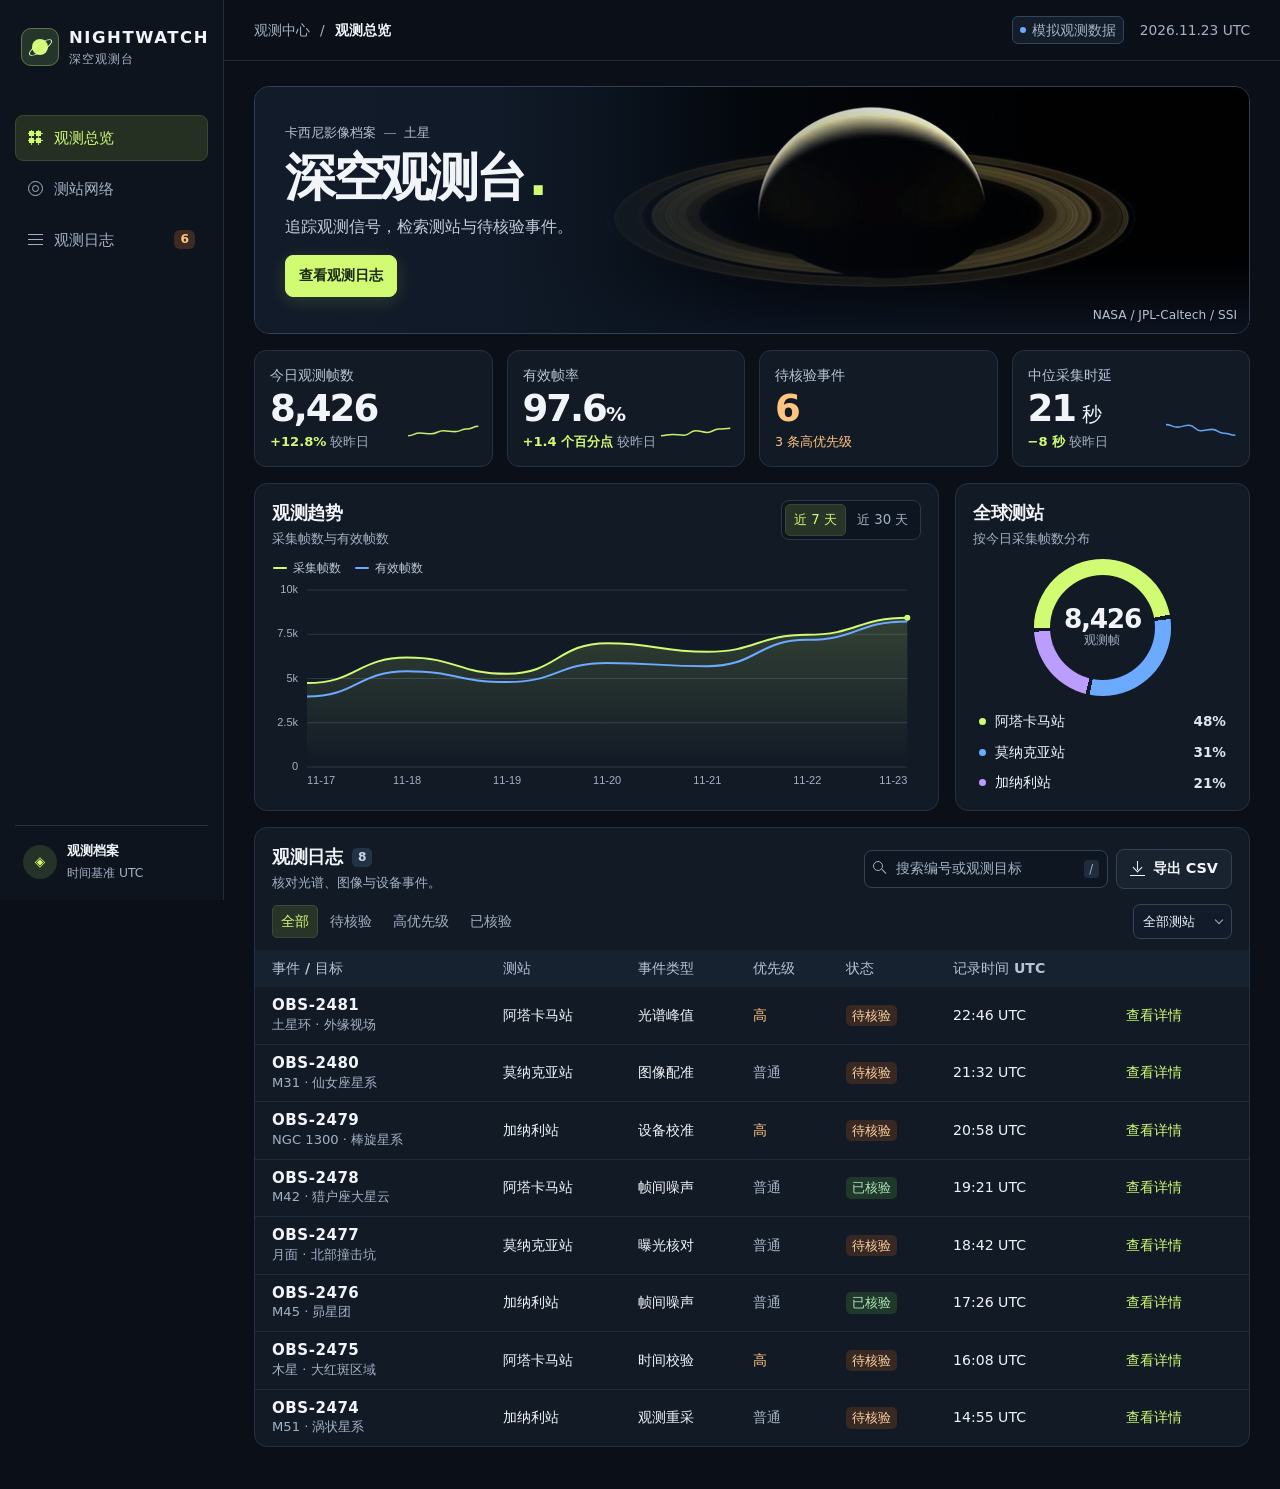
==== observatory/index.html @ ce1eb70e "Publish the Nightwatch observatory showcase" ====
<!doctype html>
<html lang="zh-CN">
<head>
  <meta charset="utf-8">
  <meta name="viewport" content="width=device-width, initial-scale=1">
  <meta name="theme-color" content="#0b1018">
  <meta name="description" content="深空观测台，探索模拟观测趋势、测站分布和观测日志。">
  <title>深空观测台 · NIGHTWATCH</title>
  <link rel="stylesheet" href="./styles.css">
  <script type="module" src="./app.js"></script>
</head>
<body>
  <a class="skip" href="#overview">跳至主内容</a>
  <div class="shell">
    <aside class="rail" aria-label="主导航">
      <a class="brand" href="#overview"><i class="brand-symbol" aria-hidden="true"><b></b></i><span>NIGHTWATCH<small>深空观测台</small></span></a>
      <nav class="nav">
        <a class="nav-link" href="#overview" aria-current="location"><i class="icon icon-grid" aria-hidden="true"></i>观测总览</a>
        <a class="nav-link" href="#channels"><i class="icon icon-channel" aria-hidden="true"></i>测站网络</a>
        <a class="nav-link" href="#exceptions"><i class="icon icon-stack" aria-hidden="true"></i>观测日志<span class="nav-count" id="nav-count"></span></a>
      </nav>
      <div class="rail-bottom"><span class="avatar" aria-hidden="true">◈</span><div><strong>观测档案</strong><small>时间基准 UTC</small></div></div>
    </aside>

    <main id="overview" tabindex="-1">
      <header class="topbar"><div class="breadcrumb"><span class="breadcrumb-root">观测中心</span><span class="breadcrumb-divider" aria-hidden="true">/</span><strong id="section-label">观测总览</strong></div><div class="top-meta"><span class="demo"><i></i>模拟观测数据</span><time datetime="2026-11-23">2026.11.23 UTC</time></div></header>
      <div class="content">
        <section class="hero" aria-labelledby="page-title">
          <img class="hero-image" src="./saturn.jpg" width="1536" height="626" alt="卡西尼探测器拍摄的土星与行星环" fetchpriority="high">
          <div class="hero-text"><p class="hero-label">卡西尼影像档案 <span></span> 土星</p><h1 id="page-title">深空观测台<span>.</span></h1><p class="hero-copy">追踪观测信号，检索测站与待核验事件。</p><a class="button primary" href="#exceptions">查看观测日志</a></div>
          <a class="photo-credit" href="https://science.nasa.gov/photojournal/a-farewell-to-saturn/" aria-label="土星影像来源 NASA、JPL-Caltech 和 Space Science Institute">NASA / JPL-Caltech / SSI</a>
        </section>

        <section class="metrics" aria-label="观测指标">
          <article class="metric"><p>今日观测帧数</p><div class="metric-value">8,426</div><small><em>+12.8%</em> 较昨日</small><canvas class="spark" data-trend="volume" aria-hidden="true"></canvas></article>
          <article class="metric"><p>有效帧率</p><div class="metric-value">97.6<span>%</span></div><small><em>+1.4 个百分点</em> 较昨日</small><canvas class="spark" data-trend="quality" aria-hidden="true"></canvas></article>
          <article class="metric metric-warn"><p>待核验事件</p><div class="metric-value" id="pending-value">6</div><small id="urgent-value">3 条高优先级</small></article>
          <article class="metric"><p>中位采集时延</p><div class="metric-value">21<span> 秒</span></div><small><em>−8 秒</em> 较昨日</small><canvas class="spark" data-trend="speed" aria-hidden="true"></canvas></article>
        </section>

        <div class="insights">
          <section class="panel trend" aria-labelledby="trend-title">
            <div class="panel-head"><div><h2 id="trend-title">观测趋势</h2><p>采集帧数与有效帧数</p></div><div class="segment" aria-label="趋势区间"><button type="button" data-range="7" aria-pressed="true">近 7 天</button><button type="button" data-range="30" aria-pressed="false">近 30 天</button></div></div>
            <div class="legend"><span><i></i>采集帧数</span><span><i class="legend-alt"></i>有效帧数</span></div>
            <div class="trend-plot"><canvas id="trend-canvas" role="img" aria-label="采集帧数与有效帧数趋势"></canvas><div id="trend-tooltip" class="tooltip" hidden></div></div>
          </section>

          <section id="channels" class="panel channels" aria-labelledby="channel-title">
            <div class="panel-head"><div><h2 id="channel-title">全球测站</h2><p>按今日采集帧数分布</p></div></div>
            <div class="donut" role="img" aria-label="阿塔卡马 48%、莫纳克亚 31%、加纳利 21%"><div><strong>8,426</strong><span>观测帧</span></div></div>
            <div class="channel-list" aria-label="按测站查看观测日志"><button type="button" data-channel="阿塔卡马站" aria-pressed="false"><i class="dot"></i><span>阿塔卡马站</span><strong>48%</strong></button><button type="button" data-channel="莫纳克亚站" aria-pressed="false"><i class="dot jd"></i><span>莫纳克亚站</span><strong>31%</strong></button><button type="button" data-channel="加纳利站" aria-pressed="false"><i class="dot tm"></i><span>加纳利站</span><strong>21%</strong></button></div>
          </section>
        </div>

        <section id="exceptions" class="panel queue" aria-labelledby="queue-title">
          <div class="panel-head queue-head"><div><h2 id="queue-title">观测日志 <span id="queue-count" class="queue-count" aria-live="polite"></span></h2><p>核对光谱、图像与设备事件。</p></div><div class="queue-actions"><label class="search"><i class="icon icon-search" aria-hidden="true"></i><input id="search" type="search" placeholder="搜索编号或观测目标" aria-label="搜索编号或观测目标"><kbd aria-hidden="true">/</kbd></label><button id="export" class="button" type="button"><i class="icon icon-download" aria-hidden="true"></i>导出 CSV</button></div></div>
          <div class="queue-controls"><div class="tabs" aria-label="核验状态"><button type="button" data-filter="all" aria-pressed="true">全部</button><button type="button" data-filter="pending" aria-pressed="false">待核验</button><button type="button" data-filter="urgent" aria-pressed="false">高优先级</button><button type="button" data-filter="done" aria-pressed="false">已核验</button></div><label class="channel-select"><span class="visually-hidden">测站筛选</span><select id="channel-filter"><option value="">全部测站</option><option>阿塔卡马站</option><option>莫纳克亚站</option><option>加纳利站</option></select></label></div>
          <table class="orders" aria-label="观测事件"><thead><tr><th scope="col">事件 / 目标</th><th scope="col">测站</th><th scope="col">事件类型</th><th scope="col">优先级</th><th scope="col">状态</th><th scope="col">记录时间 UTC</th><th scope="col"><span class="visually-hidden">操作</span></th></tr></thead><tbody id="order-rows"></tbody></table>
          <p id="empty" class="empty" hidden>没有符合条件的观测事件。</p>
        </section>
      </div>
    </main>
  </div>

  <dialog id="detail" class="drawer" aria-labelledby="detail-title">
    <div class="drawer-content">
      <div class="drawer-head"><div><p id="detail-code"></p><h2 id="detail-title"></h2></div><button type="button" id="close-detail" class="button icon-button" aria-label="关闭详情">×</button></div>
      <dl class="detail-meta" id="detail-meta"></dl>
      <section class="detail-section"><h3>观测记录</h3><p id="detail-reason"></p></section>
      <button id="change-status" class="button primary" type="button"></button>
    </div>
  </dialog>
  <p id="notice" class="toast" role="status" hidden></p>
</body>
</html>
---- observatory/styles.css ----
:root {
  color-scheme: dark;
  --canvas: #0b1018;
  --rail: #0e141e;
  --surface: #121a26;
  --line: #253141;
  --text: #f1f5fa;
  --muted: #a3b1c4;
  --lime: #d0fb72;
  --sky: #6baaff;
  --amber: #ffc47f;
  --numeric: "Bahnschrift", "Segoe UI", system-ui, sans-serif;
  font: 100%/1.5 "Segoe UI", "Microsoft YaHei", system-ui, sans-serif;
  color: var(--text);
  background: var(--canvas);
}
*, *::before, *::after { box-sizing: border-box; }
body { margin: 0; }
button, select, input { color: inherit; font: inherit; }
button, select { cursor: pointer; }
button:disabled { cursor: default; opacity: .45; }
a { color: inherit; text-decoration: none; }
button:focus-visible, a:focus-visible, input:focus-visible, select:focus-visible { outline: 2px solid var(--lime); outline-offset: 3px; }
h1, h2, h3, p { margin: 0; }
[hidden] { display: none !important; }
.visually-hidden, .skip:not(:focus) { position: absolute; width: 1px; height: 1px; padding: 0; margin: -1px; overflow: hidden; clip-path: inset(50%); white-space: nowrap; }
.skip:focus { position: fixed; z-index: 4; top: 1rem; left: 1rem; background: var(--lime); color: var(--canvas); padding: .65rem; }
.shell { min-height: 100vh; display: grid; grid-template-columns: 224px minmax(0, 1fr); }
.rail { position: sticky; top: 0; min-height: 400px; height: 100dvh; display: flex; flex-direction: column; padding: 25px 15px 18px; background: var(--rail); border-right: 1px solid #222d3b; }
.brand { display: flex; align-items: center; gap: 10px; padding: 3px 6px; font: 700 1.03rem/1.05 var(--numeric); letter-spacing: .095em; width: fit-content; }
.brand small { display: block; margin-top: 7px; color: var(--muted); font: 400 .78rem/1 "Microsoft YaHei", sans-serif; letter-spacing: .08em; }
.brand-symbol { flex: none; width: 38px; height: 38px; display: grid; place-items: center; position: relative; border: 1px solid #5e7949; border-radius: 10px; background: #25352b; }
.brand-symbol b { width: 16px; aspect-ratio: 1; border-radius: 50%; background: var(--lime); }
.brand-symbol::after { position: absolute; content: ""; width: 27px; height: 9px; border: 1px solid #e3ffb8; border-radius: 50%; transform: rotate(-33deg); }
.nav { display: grid; gap: 5px; margin-top: 46px; }
.nav-link { display: flex; gap: 11px; align-items: center; padding: 11px 12px; min-height: 44px; font-size: .91rem; color: var(--muted); border-radius: 8px; border: 1px solid transparent; }
.nav-link:hover { color: var(--text); background: #19232f; }
.nav-link[aria-current] { color: var(--lime); background: #253023; border-color: #394a31; }
.nav-count { margin-left: auto; border-radius: 6px; padding: 0 6px; color: var(--amber); background: #3d2a22; font: 650 .77rem/1.55 var(--numeric); }
.rail-bottom { display: flex; align-items: center; gap: 10px; margin-top: auto; padding: 15px 8px 0; border-top: 1px solid var(--line); }
.rail-bottom strong, .rail-bottom small { display: block; font-size: .84rem; }
.rail-bottom small { color: var(--muted); margin-top: 2px; font-size: .77rem; }
.avatar { display: grid; place-items: center; width: 34px; aspect-ratio: 1; border-radius: 50%; color: var(--lime); background: #243228; font-size: .85rem; }
main { min-width: 0; }
.topbar { min-height: 61px; padding: 0 30px; display: flex; justify-content: space-between; align-items: center; gap: 12px; border-bottom: 1px solid #212a38; font-size: .86rem; }
.breadcrumb, .top-meta { display: flex; align-items: center; gap: 10px; color: var(--muted); }
.breadcrumb strong { color: var(--text); font-weight: 600; }
.top-meta { gap: 16px; white-space: nowrap; }
.top-meta time { font: 500 .86rem var(--numeric); }
.demo { border: 1px solid #34435a; border-radius: 6px; padding: 3px 7px; background: #141e2b; }
.demo i { display: inline-block; width: 6px; height: 6px; margin-right: 6px; vertical-align: 2px; border-radius: 50%; background: var(--sky); }
.content { max-width: 1510px; margin-inline: auto; padding: 25px 30px 42px; }
.hero { position: relative; isolation: isolate; overflow: hidden; padding: 28px 30px; margin-bottom: 16px; min-height: 248px; display: flex; align-items: center; border: 1px solid #334154; border-radius: 15px; background: #111a29; }
.hero-image { position: absolute; z-index: -2; width: 76%; height: 100%; inset: 0 0 0 auto; object-fit: cover; object-position: 58% 50%; filter: brightness(1.32); }
.hero::after { position: absolute; z-index: -1; content: ""; inset: 0; pointer-events: none; background: linear-gradient(90deg,#121b2a 1%,#111a28 24%,#0d1724db 35%,#0b15264d 51%,#15213a09 78%), linear-gradient(0deg,#111c2ea8,transparent 28%); }
.hero-text { position: relative; }
.hero-text .button { margin-top: 16px; }
.photo-credit { position: absolute; right: 12px; bottom: 9px; color: #b8c2d0; font: 500 .76rem/1.3 var(--numeric); }
.photo-credit:hover { text-decoration: underline; }
.hero-label { display: flex; align-items: center; gap: 8px; color: #b3c1d1; font-size: .84rem; }
.hero-label span { height: 1px; width: 12px; background: #718385; }
h1 { font-size: clamp(2.25rem, 4vw, 4.1rem); line-height: 1.14; letter-spacing: -.065em; font-weight: 800; margin: 5px 0 8px; }
h1 span { color: var(--lime); margin-left: 5px; }
.hero-copy { font-size: 1rem; color: #c0cddd; }
.button { display: inline-flex; padding: 8px 13px; min-height: 42px; gap: 8px; justify-content: center; align-items: center; border: 1px solid #334154; border-radius: 8px; font-size: .9rem; font-weight: 700; background: #192330; white-space: nowrap; }
.button:hover { background: #243144; }
.button.primary { background: var(--lime); border-color: var(--lime); color: #1c2811; box-shadow: 0 4px 18px #caff6726; }
.button.primary:hover { background: #e1ffad; }
.metrics { display: grid; grid-template-columns: repeat(4,minmax(0,1fr)); gap: 14px; margin-bottom: 16px; }
.metric { position: relative; overflow: hidden; min-height: 115px; display: grid; align-content: center; gap: 3px; padding: 14px 15px; border: 1px solid var(--line); border-radius: 12px; background: var(--surface); }
.metric p { color: #b7c4d5; font-size: .88rem; }
.metric-value { width: fit-content; letter-spacing: -.055em; font: 650 clamp(1.75rem, 2.9vw, 2.45rem)/1.1 var(--numeric); font-variant-numeric: tabular-nums; }
.metric-value span { font-size: .54em; letter-spacing: 0; font-weight: 550; }
.metric small { z-index: 1; color: var(--muted); font-size: .79rem; }
.metric small em { font: 650 .82rem var(--numeric); color: var(--lime); }
.metric-warn .metric-value, .metric-warn small { color: var(--amber); }
.spark { position: absolute; right: 12px; bottom: 19px; width: min(31%, 84px); height: 28px; opacity: .95; }
.insights { display: grid; grid-template-columns: minmax(0, 1fr) minmax(255px, .43fr); gap: 16px; margin-bottom: 16px; }
.panel { border: 1px solid var(--line); border-radius: 13px; background: var(--surface); min-width: 0; }
.trend, .channels { min-height: 304px; padding: 16px 17px 13px; }
.panel-head { display: flex; justify-content: space-between; align-items: start; gap: 10px; }
.panel-head h2 { font-size: 1.11rem; font-weight: 750; letter-spacing: -.025em; }
.panel-head p { margin-top: 2px; font-size: .84rem; color: var(--muted); }
.segment { background: #0d1520; display: flex; border: 1px solid #2b3849; border-radius: 8px; padding: 3px; gap: 2px; }
.segment button, .tabs button { border: 1px solid transparent; background: transparent; white-space: nowrap; color: var(--muted); font-size: .83rem; border-radius: 5px; padding: 5px 8px; }
.segment button:hover, .tabs button:hover { color: var(--text); }
.segment button[aria-pressed="true"], .tabs button[aria-pressed="true"] { color: var(--lime); background: #293429; border-color: #3b4835; }
.legend { display: flex; gap: 14px; margin: 10px 0 0 1px; color: #bdc9d9; font-size: .78rem; }
.legend span { display: flex; align-items: center; gap: 6px; }
.legend i { width: 14px; height: 2px; background: var(--lime); border-radius: 3px; }.legend .legend-alt { background: var(--sky); }
.trend-plot { position: relative; height: 212px; }
#trend-canvas { display: block; width: 100%; height: 100%; }
.tooltip { position: absolute; z-index: 2; top: 8px; width: max-content; max-width: 135px; padding: 7px 9px; border: 1px solid #40536b; border-radius: 7px; background: #0b111c; color: var(--text); font-size: .77rem; pointer-events: none; box-shadow: 0 8px 20px #0005; }
.tooltip strong { color: var(--lime); }
.donut { width: 137px; aspect-ratio: 1; border-radius: 50%; margin: 10px auto 11px; position: relative; display: grid; place-items: center; background: conic-gradient(var(--lime) 0 47%, var(--surface) 47% 48%, var(--sky) 48% 78%, var(--surface) 78% 79%, #bb9cff 79% 99%, var(--surface) 99% 100%); transform: rotate(-90deg); }
.donut > div { transform: rotate(90deg); display: grid; place-content: center; text-align: center; width: 105px; aspect-ratio: 1; border-radius: 50%; background: var(--surface); }
.donut strong { font: 650 1.65rem/1.05 var(--numeric); letter-spacing: -.05em; }.donut span { color: var(--muted); font-size: .74rem; }
.channel-list { display: grid; gap: 2px; }
.channel-list button { display: grid; grid-template-columns: 8px 1fr auto; align-items: center; gap: 8px; border: 0; background: none; text-align: left; padding: 4px 6px; font-size: .87rem; border-radius: 6px; }
.channel-list button:hover, .channel-list button[aria-pressed="true"] { background: #222f3e; }
.channel-list strong { color: #dce5f3; font: 550 .85rem var(--numeric); }
.dot { width: 7px; height: 7px; border-radius: 50%; background: var(--lime); }.dot.jd { background: var(--sky); }.dot.tm { background: #bb9cff; }
.queue { scroll-margin-top: 12px; overflow: hidden; }.queue-head { padding: 16px 17px 11px; align-items: center; }
.queue-actions { display: flex; align-items: center; gap: 8px; }
.queue-actions .button { min-height: 38px; }
.queue-count { display: inline-block; margin-left: 4px; font: 550 .76rem/1.4 var(--numeric); color: #c4d5ec; padding: 1px 6px; border-radius: 5px; background: #233245; vertical-align: 2px; }
.search { display: flex; align-items: center; gap: 8px; min-width: 195px; padding: 6px 8px; min-height: 38px; border: 1px solid #354256; border-radius: 8px; background: #0e1622; color: var(--muted); }
.search:focus-within { border-color: var(--lime); }.search input { width: 100%; min-width: 0; padding: 0; border: 0; outline: none; background: transparent; font-size: .9rem; }.search input::placeholder { color: #a4b3c6; }
kbd { min-width: 15px; text-align: center; font: 500 .73rem var(--numeric); background: #202b3b; border-radius: 4px; padding: 2px; }
.queue-controls { display: flex; justify-content: space-between; align-items: center; gap: 8px; padding: 0 17px 11px; }
.tabs { display: flex; flex-wrap: wrap; gap: 3px; }.tabs button { font-size: .87rem; }
.channel-select { position: relative; display: flex; align-items: center; }.channel-select::after { position: absolute; right: 10px; content: ""; border-right: 1px solid var(--muted); border-bottom: 1px solid var(--muted); width: 6px; height: 6px; transform: translateY(-2px) rotate(45deg); pointer-events: none; }
.channel-select select { appearance: none; min-height: 35px; padding: 5px 23px 5px 9px; border-radius: 7px; border: 1px solid #354256; background: #111b29; font-size: .83rem; }
.orders { width: 100%; border-collapse: collapse; text-align: left; font-size: .88rem; }
.orders th { padding: 8px 10px; color: #b5c3d6; background: #172231; font-weight: 550; white-space: nowrap; }.orders td { padding: 9px 10px; border-bottom: 1px solid #202d3c; }.orders tr:last-child td { border-bottom: 0; }.orders tbody tr:hover { background: #172230; }.orders :is(td,th):first-child { padding-left: 17px; }.orders :is(td,th):last-child { padding-right: 17px; }
.identity strong { display: block; font: 600 .94rem/1.25 var(--numeric); letter-spacing: .035em; }.identity span { display: block; color: var(--muted); font-size: .82rem; overflow-wrap: anywhere; }
.priority { color: var(--muted); }.priority.high { color: var(--amber); }.status { display: inline-block; border-radius: 5px; padding: 1px 6px; background: #382823; color: #ffd2a1; white-space: nowrap; font-size: .82rem; }.status.done { background: #20372b; color: #aee9ba; }
.row-action { border: 0; background: none; color: var(--lime); border-radius: 5px; padding: 6px 4px; min-height: 37px; white-space: nowrap; }.row-action:hover { text-decoration: underline; }
.empty { color: var(--muted); padding: 20px; text-align: center; }
.drawer { position: fixed; inset: 0 0 0 auto; max-width: 100%; max-height: 100%; width: 420px; height: 100%; margin: 0; border: 0; border-left: 1px solid #3c4d62; padding: 0; color: var(--text); background: #121d2b; box-shadow: -20px 0 60px #0007; }
.drawer::backdrop { background: #080e18bb; }.drawer-content { padding: 24px; }.drawer-head { display: flex; align-items: start; justify-content: space-between; gap: 12px; }.drawer-head p { color: var(--lime); font: 600 .9rem var(--numeric); }.drawer-head h2 { font-size: 1.45rem; margin-top: 5px; }.icon-button { font-size: 1.35rem; line-height: 1; width: 42px; padding: 0; }
.detail-meta { display: grid; grid-template-columns: 1fr 1fr; gap: 14px; padding: 14px; margin: 18px 0; border: 1px solid var(--line); border-radius: 9px; }.detail-meta dt { color: var(--muted); font-size: .83rem; }.detail-meta dd { margin: 2px 0 0; }.detail-section { margin-bottom: 22px; }.detail-section h3 { margin-bottom: 5px; font-size: .95rem; }.detail-section p { color: var(--muted); }
.toast { z-index: 3; position: fixed; right: 18px; bottom: 18px; max-width: calc(100vw - 36px); padding: 10px 14px; color: var(--text); background: #243126; border: 1px solid #4c6252; border-radius: 8px; box-shadow: 0 12px 28px #0006; }
.icon { color: inherit; width: 15px; height: 15px; flex: 0 0 15px; display: inline-block; position: relative; }.icon-grid { background: radial-gradient(circle, currentColor 60%, transparent 64%) 0 0 / 7px 7px; }.icon-stack { height: 11px; border-block: 1px solid; }.icon-stack::after { content: ""; position: absolute; width: 100%; top: 4px; left: 0; border-top: 1px solid; }.icon-channel { border: 1px solid; border-radius: 50%; }.icon-channel::after { content: ""; position: absolute; inset: 3px; border-radius: 50%; border: 1px solid; }.icon-search::before { content: ""; position: absolute; width: 10px; height: 10px; border: 1px solid; border-radius: 50%; }.icon-search::after { content: ""; position: absolute; width: 6px; height: 1px; background: currentColor; transform: rotate(45deg); top: 10px; left: 8px; }.icon-download { border-bottom: 1px solid; }.icon-download::before { content: ""; position: absolute; height: 9px; border-left: 1px solid; left: 7px; }.icon-download::after { content: ""; position: absolute; width: 7px; height: 7px; top: 3px; left: 4px; border-right: 1px solid; border-bottom: 1px solid; transform: rotate(45deg); }

@media (max-width: 1080px) { .shell { grid-template-columns: 173px minmax(0, 1fr); }.rail { padding-inline: 11px; }.topbar, .content { padding-inline: 18px; }.metric { padding-inline: 12px; }.spark { width: 25%; right: 7px; } }
@media (max-width: 880px) { .shell { display: block; }.rail { position: static; min-height: auto; height: auto; padding: 12px 15px 8px; border-right: 0; border-bottom: 1px solid var(--line); }.rail-bottom { display: none; }.nav { display: flex; flex-wrap: wrap; margin-top: 10px; }.nav-link { padding: 6px 9px; gap: 7px; }.topbar { min-height: 45px; }.content { padding-top: 15px; } }
@media (max-width: 670px) { .metrics { grid-template-columns: repeat(2,minmax(0,1fr)); gap: 8px; }.metric { min-height: 99px; }.hero { padding: 15px; flex-wrap: wrap; }.hero-copy { font-size: .93rem; }.insights { grid-template-columns: minmax(0,1fr); gap: 12px; }.channels { min-height: auto; display: grid; grid-template-columns: 1fr 1fr; grid-template-rows: auto 1fr; align-items: center; }.channels .panel-head { grid-column: 1 / -1; }.donut { margin-block: 9px; }.queue-head { align-items: stretch; flex-direction: column; }.search { min-width: 0; }.orders, .orders tbody { display: block; }.orders thead { position: absolute; height: 1px; width: 1px; overflow: hidden; clip-path: inset(50%); }.orders tbody tr { display: grid; grid-template-columns: minmax(0,1fr) 1fr auto; border-top: 1px solid var(--line); padding: 9px 12px; gap: 3px 8px; }.orders tbody :is(td, td:first-child, td:last-child) { padding: 0; border: 0; }.orders .identity { grid-column: 1 / 3; }.orders .status-cell { grid-column: 3; grid-row: 1; justify-self: end; }.orders .queue-time { grid-column: 1 / 3; grid-row: 3; color: var(--muted); }.orders .row-controls { grid-column: 3; grid-row: 3; }.row-action { min-height: 42px; }.orders .priority { text-align: right; } }
@media (max-width: 380px) { .topbar, .content { padding-inline: 10px; }.top-meta { gap: 6px; }.nav-link { font-size: .84rem; }.nav-link .icon { display: none; }.panel-head p { font-size: .78rem; }.trend { padding-inline: 10px; }.tabs button { padding-inline: 4px; font-size: .78rem; }.queue-controls { padding-inline: 9px; } }
@media (max-width: 670px) { .hero { padding: 18px 16px; min-height: 230px; }.hero-image { width: 100%; object-position: 63% 50%; }.hero::after { background: linear-gradient(90deg,#121b2af8 0%,#111a28dc 28%,#0d172465 65%,#0b152628), linear-gradient(0deg,#111a29c9,transparent 26%); }.queue-actions .search { flex: 1 1 8rem; }.queue-actions kbd { display: none; } }
@media (max-width: 470px) { .breadcrumb-root, .breadcrumb-divider { display: none; }.tabs button { padding-inline: 5px; font-size: .81rem; }.spark { bottom: 26px; right: 8px; width: 23%; } }
@media (max-width: 355px) { .top-meta time { display: none; }.queue-controls { display: grid; justify-items: start; } }
@media (prefers-reduced-motion: no-preference) { html { scroll-behavior: smooth; }.button, .nav-link, .channel-list button { transition: background .16s, color .16s; } }
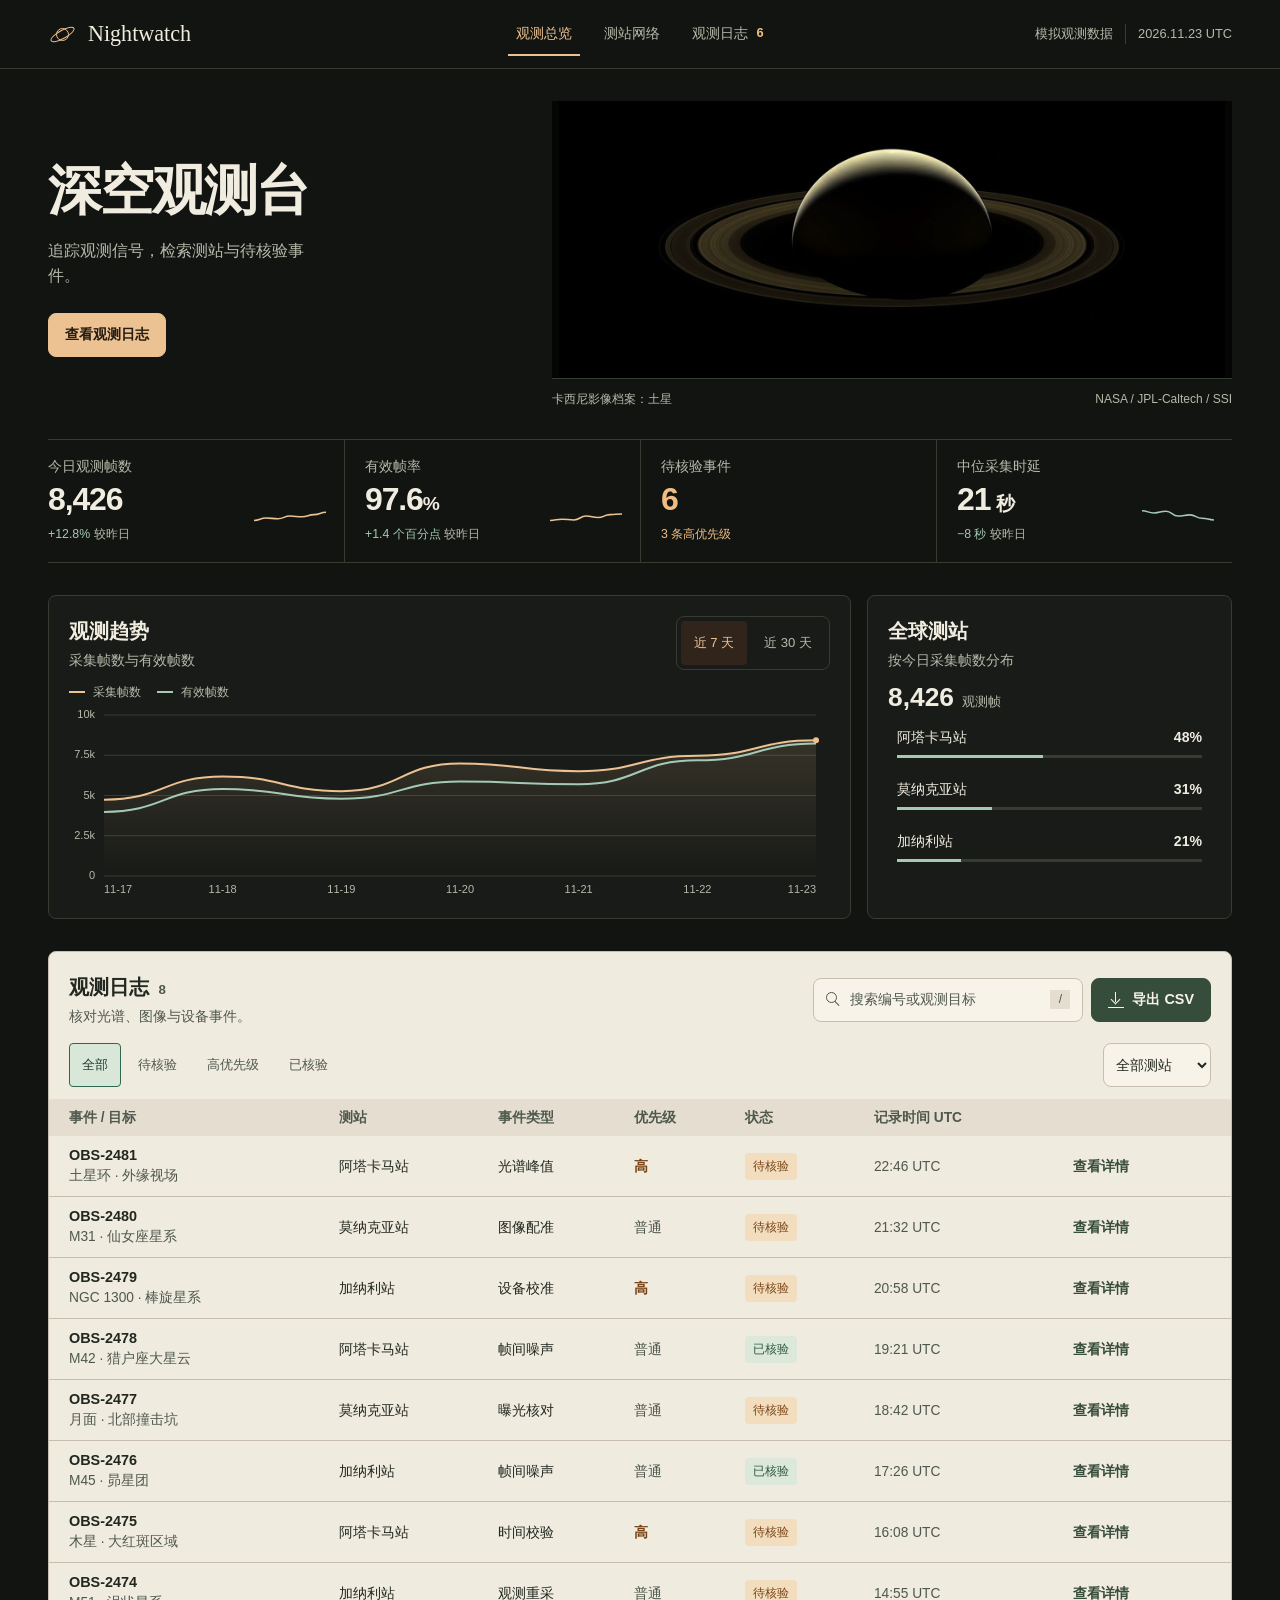
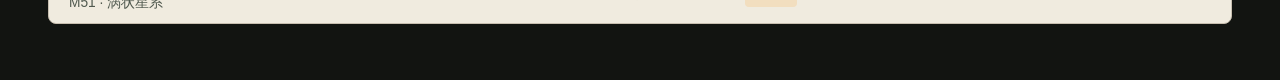
==== commit 0f4915e5: "Redesign the Nightwatch observatory dashboard" ====
--- a/observatory/index.html
+++ b/observatory/index.html
@@ -3,32 +3,40 @@
 <head>
   <meta charset="utf-8">
   <meta name="viewport" content="width=device-width, initial-scale=1">
-  <meta name="theme-color" content="#0b1018">
+  <meta name="theme-color" content="#121411">
   <meta name="description" content="深空观测台，探索模拟观测趋势、测站分布和观测日志。">
   <title>深空观测台 · NIGHTWATCH</title>
-  <link rel="stylesheet" href="./styles.css">
-  <script type="module" src="./app.js"></script>
+  <link rel="stylesheet" href="./styles.css?v=2">
+  <script type="module" src="./app.js?v=2"></script>
 </head>
 <body>
   <a class="skip" href="#overview">跳至主内容</a>
   <div class="shell">
-    <aside class="rail" aria-label="主导航">
-      <a class="brand" href="#overview"><i class="brand-symbol" aria-hidden="true"><b></b></i><span>NIGHTWATCH<small>深空观测台</small></span></a>
-      <nav class="nav">
-        <a class="nav-link" href="#overview" aria-current="location"><i class="icon icon-grid" aria-hidden="true"></i>观测总览</a>
-        <a class="nav-link" href="#channels"><i class="icon icon-channel" aria-hidden="true"></i>测站网络</a>
-        <a class="nav-link" href="#exceptions"><i class="icon icon-stack" aria-hidden="true"></i>观测日志<span class="nav-count" id="nav-count"></span></a>
-      </nav>
-      <div class="rail-bottom"><span class="avatar" aria-hidden="true">◈</span><div><strong>观测档案</strong><small>时间基准 UTC</small></div></div>
-    </aside>
+    <header class="rail">
+      <div class="rail-inner">
+        <a class="brand" href="#overview" aria-label="Nightwatch 深空观测台"><i class="brand-symbol" aria-hidden="true"><b></b></i>Nightwatch</a>
+        <nav class="nav" aria-label="主导航">
+          <a class="nav-link" href="#overview" aria-current="location">观测总览</a>
+          <a class="nav-link" href="#channels">测站网络</a>
+          <a class="nav-link" href="#exceptions">观测日志<span class="nav-count" id="nav-count"></span></a>
+        </nav>
+        <div class="top-meta"><span class="demo">模拟观测数据</span><time datetime="2026-11-23">2026.11.23 <abbr title="协调世界时">UTC</abbr></time></div>
+      </div>
+    </header>
 
     <main id="overview" tabindex="-1">
-      <header class="topbar"><div class="breadcrumb"><span class="breadcrumb-root">观测中心</span><span class="breadcrumb-divider" aria-hidden="true">/</span><strong id="section-label">观测总览</strong></div><div class="top-meta"><span class="demo"><i></i>模拟观测数据</span><time datetime="2026-11-23">2026.11.23 UTC</time></div></header>
+      <span id="section-label" class="visually-hidden">观测总览</span>
       <div class="content">
         <section class="hero" aria-labelledby="page-title">
-          <img class="hero-image" src="./saturn.jpg" width="1536" height="626" alt="卡西尼探测器拍摄的土星与行星环" fetchpriority="high">
-          <div class="hero-text"><p class="hero-label">卡西尼影像档案 <span></span> 土星</p><h1 id="page-title">深空观测台<span>.</span></h1><p class="hero-copy">追踪观测信号，检索测站与待核验事件。</p><a class="button primary" href="#exceptions">查看观测日志</a></div>
-          <a class="photo-credit" href="https://science.nasa.gov/photojournal/a-farewell-to-saturn/" aria-label="土星影像来源 NASA、JPL-Caltech 和 Space Science Institute">NASA / JPL-Caltech / SSI</a>
+          <div class="hero-text">
+            <h1 id="page-title">深空观测台</h1>
+            <p class="hero-copy">追踪观测信号，检索测站与待核验事件。</p>
+            <a class="button primary" href="#exceptions">查看观测日志</a>
+          </div>
+          <figure class="hero-figure">
+            <img class="hero-image" src="./saturn.jpg" width="1536" height="626" alt="卡西尼探测器拍摄的土星与行星环" fetchpriority="high">
+            <figcaption><span>卡西尼影像档案：土星</span><a class="photo-credit" href="https://science.nasa.gov/photojournal/a-farewell-to-saturn/" aria-label="土星影像来源 NASA、JPL-Caltech 和 Space Science Institute">NASA / JPL-Caltech / SSI</a></figcaption>
+          </figure>
         </section>
 
         <section class="metrics" aria-label="观测指标">
@@ -47,8 +55,12 @@
 
           <section id="channels" class="panel channels" aria-labelledby="channel-title">
             <div class="panel-head"><div><h2 id="channel-title">全球测站</h2><p>按今日采集帧数分布</p></div></div>
-            <div class="donut" role="img" aria-label="阿塔卡马 48%、莫纳克亚 31%、加纳利 21%"><div><strong>8,426</strong><span>观测帧</span></div></div>
-            <div class="channel-list" aria-label="按测站查看观测日志"><button type="button" data-channel="阿塔卡马站" aria-pressed="false"><i class="dot"></i><span>阿塔卡马站</span><strong>48%</strong></button><button type="button" data-channel="莫纳克亚站" aria-pressed="false"><i class="dot jd"></i><span>莫纳克亚站</span><strong>31%</strong></button><button type="button" data-channel="加纳利站" aria-pressed="false"><i class="dot tm"></i><span>加纳利站</span><strong>21%</strong></button></div>
+            <p class="station-total"><strong>8,426</strong><span>观测帧</span></p>
+            <div class="channel-list" aria-label="按测站查看观测日志">
+              <button type="button" data-channel="阿塔卡马站" aria-pressed="false"><span>阿塔卡马站</span><strong>48%</strong><i class="station-bar" aria-hidden="true"></i></button>
+              <button type="button" data-channel="莫纳克亚站" aria-pressed="false"><span>莫纳克亚站</span><strong>31%</strong><i class="station-bar" aria-hidden="true"></i></button>
+              <button type="button" data-channel="加纳利站" aria-pressed="false"><span>加纳利站</span><strong>21%</strong><i class="station-bar" aria-hidden="true"></i></button>
+            </div>
           </section>
         </div>
 
@@ -57,6 +69,7 @@
           <div class="queue-controls"><div class="tabs" aria-label="核验状态"><button type="button" data-filter="all" aria-pressed="true">全部</button><button type="button" data-filter="pending" aria-pressed="false">待核验</button><button type="button" data-filter="urgent" aria-pressed="false">高优先级</button><button type="button" data-filter="done" aria-pressed="false">已核验</button></div><label class="channel-select"><span class="visually-hidden">测站筛选</span><select id="channel-filter"><option value="">全部测站</option><option>阿塔卡马站</option><option>莫纳克亚站</option><option>加纳利站</option></select></label></div>
           <table class="orders" aria-label="观测事件"><thead><tr><th scope="col">事件 / 目标</th><th scope="col">测站</th><th scope="col">事件类型</th><th scope="col">优先级</th><th scope="col">状态</th><th scope="col">记录时间 UTC</th><th scope="col"><span class="visually-hidden">操作</span></th></tr></thead><tbody id="order-rows"></tbody></table>
           <p id="empty" class="empty" hidden>没有符合条件的观测事件。</p>
+          <noscript><p class="empty">启用 JavaScript 后即可搜索、核验和导出观测事件。</p></noscript>
         </section>
       </div>
     </main>
--- a/observatory/styles.css
+++ b/observatory/styles.css
@@ -1,133 +1,281 @@
+/* Hallmark · theme: Nightwatch archive · shape: app screen · redesign: full · v2.0.0
+ * critique: keep the Cassini photograph and make the event log readable at a glance. */
 :root {
   color-scheme: dark;
-  --canvas: #0b1018;
-  --rail: #0e141e;
-  --surface: #121a26;
-  --line: #253141;
-  --text: #f1f5fa;
-  --muted: #a3b1c4;
-  --lime: #d0fb72;
-  --sky: #6baaff;
-  --amber: #ffc47f;
-  --numeric: "Bahnschrift", "Segoe UI", system-ui, sans-serif;
-  font: 100%/1.5 "Segoe UI", "Microsoft YaHei", system-ui, sans-serif;
-  color: var(--text);
-  background: var(--canvas);
-}
+  --bg: #121411;
+  --panel: #181b17;
+  --panel-hover: #222720;
+  --line: #373c32;
+  --text: #f0ece0;
+  --muted: #b6b9aa;
+  --muted-2: #9ba393;
+  --accent: #ecc292;
+  --accent-hover: #f9dcb6;
+  --accent-ink: #251c13;
+  --accent-well: #30241b;
+  --mint: #a4c9b5;
+  --mint-soft: #24342c;
+  --warning: #f1bc83;
+  --photo: #050604;
+  --chart-fill: #ecc2922b;
+  --chart-clear: #ecc29200;
+  --scrim: #080a08b0;
+  --ledger: #f0ebdf;
+  --ledger-head: #e5ded0;
+  --ledger-hover: #e9e0d0;
+  --ledger-field: #f8f3e9;
+  --ledger-line: #c7beaf;
+  --ledger-ink: #222820;
+  --ledger-secondary: #4f584e;
+  --ledger-action: #374d3c;
+  --ledger-action-hover: #253e2f;
+  --ledger-focus: #2e6850;
+  --ledger-active: #d9e7d9;
+  --ledger-warn: #784215;
+  --ledger-warn-bg: #f2debf;
+  --ledger-done: #2d573c;
+  --ledger-done-bg: #dce8da;
+  --ledger-disabled: #dcd6ca;
+  --ledger-disabled-ink: #51574e;
+  --display: Georgia, "Songti SC", SimSun, "Noto Serif CJK SC", serif;
+  --body: "PingFang SC", "Microsoft YaHei", "Noto Sans CJK SC", "Segoe UI", sans-serif;
+  --numbers: "Segoe UI", "PingFang SC", "Microsoft YaHei", sans-serif;
+  --content: 1216px;
+  --gutter: clamp(16px, 4vw, 48px);
+  --radius: 8px;
+  --focus: var(--accent);
+}
+
 *, *::before, *::after { box-sizing: border-box; }
-body { margin: 0; }
+html, body { overflow-x: clip; }
+body { margin: 0; background: var(--bg); color: var(--text); font: 400 16px/1.55 var(--body); }
+::selection { background: var(--accent); color: var(--accent-ink); }
 button, select, input { color: inherit; font: inherit; }
 button, select { cursor: pointer; }
-button:disabled { cursor: default; opacity: .45; }
-a { color: inherit; text-decoration: none; }
-button:focus-visible, a:focus-visible, input:focus-visible, select:focus-visible { outline: 2px solid var(--lime); outline-offset: 3px; }
-h1, h2, h3, p { margin: 0; }
+button:disabled { background: var(--ledger-disabled); color: var(--ledger-disabled-ink); cursor: not-allowed; }
+button, select, input { caret-color: var(--focus); }
+a { color: inherit; text-decoration: none; text-underline-offset: 4px; }
+a:hover { text-decoration: underline; }
+:where(button, a, input, select):focus-visible { outline: 2px solid var(--focus); outline-offset: 3px; }
+:where(a, button):active { transform: translateY(1px); }
+h1, h2, h3, p, figure { margin: 0; }
+h1, h2, h3 { text-wrap: balance; overflow-wrap: break-word; min-width: 0; }
 [hidden] { display: none !important; }
 .visually-hidden, .skip:not(:focus) { position: absolute; width: 1px; height: 1px; padding: 0; margin: -1px; overflow: hidden; clip-path: inset(50%); white-space: nowrap; }
-.skip:focus { position: fixed; z-index: 4; top: 1rem; left: 1rem; background: var(--lime); color: var(--canvas); padding: .65rem; }
-.shell { min-height: 100vh; display: grid; grid-template-columns: 224px minmax(0, 1fr); }
-.rail { position: sticky; top: 0; min-height: 400px; height: 100dvh; display: flex; flex-direction: column; padding: 25px 15px 18px; background: var(--rail); border-right: 1px solid #222d3b; }
-.brand { display: flex; align-items: center; gap: 10px; padding: 3px 6px; font: 700 1.03rem/1.05 var(--numeric); letter-spacing: .095em; width: fit-content; }
-.brand small { display: block; margin-top: 7px; color: var(--muted); font: 400 .78rem/1 "Microsoft YaHei", sans-serif; letter-spacing: .08em; }
-.brand-symbol { flex: none; width: 38px; height: 38px; display: grid; place-items: center; position: relative; border: 1px solid #5e7949; border-radius: 10px; background: #25352b; }
-.brand-symbol b { width: 16px; aspect-ratio: 1; border-radius: 50%; background: var(--lime); }
-.brand-symbol::after { position: absolute; content: ""; width: 27px; height: 9px; border: 1px solid #e3ffb8; border-radius: 50%; transform: rotate(-33deg); }
-.nav { display: grid; gap: 5px; margin-top: 46px; }
-.nav-link { display: flex; gap: 11px; align-items: center; padding: 11px 12px; min-height: 44px; font-size: .91rem; color: var(--muted); border-radius: 8px; border: 1px solid transparent; }
-.nav-link:hover { color: var(--text); background: #19232f; }
-.nav-link[aria-current] { color: var(--lime); background: #253023; border-color: #394a31; }
-.nav-count { margin-left: auto; border-radius: 6px; padding: 0 6px; color: var(--amber); background: #3d2a22; font: 650 .77rem/1.55 var(--numeric); }
-.rail-bottom { display: flex; align-items: center; gap: 10px; margin-top: auto; padding: 15px 8px 0; border-top: 1px solid var(--line); }
-.rail-bottom strong, .rail-bottom small { display: block; font-size: .84rem; }
-.rail-bottom small { color: var(--muted); margin-top: 2px; font-size: .77rem; }
-.avatar { display: grid; place-items: center; width: 34px; aspect-ratio: 1; border-radius: 50%; color: var(--lime); background: #243228; font-size: .85rem; }
+.skip:focus { position: fixed; z-index: 5; left: 16px; top: 12px; padding: 12px 16px; background: var(--accent); color: var(--accent-ink); }
+.shell { min-height: 100vh; }
+.rail { border-bottom: 1px solid var(--line); }
+.rail-inner, .content { width: min(100% - 2 * var(--gutter), var(--content)); margin-inline: auto; }
+.rail-inner { min-height: 68px; display: grid; grid-template-columns: minmax(0, 1fr) auto minmax(0, 1fr); align-items: center; gap: 16px; }
+.brand { display: inline-flex; align-items: center; justify-self: start; gap: 12px; min-height: 44px; font: 500 1.38rem/1 var(--display); }
+.brand:hover { text-decoration: none; color: var(--accent); }
+.brand-symbol { position: relative; flex: 0 0 28px; width: 28px; height: 24px; display: grid; place-items: center; color: var(--accent); }
+.brand-symbol b { width: 13px; height: 13px; border: 1px solid currentColor; border-radius: 50%; }
+.brand-symbol::after { position: absolute; content: ""; width: 27px; height: 9px; border: 1px solid currentColor; border-radius: 50%; transform: rotate(-29deg); }
+.nav { display: flex; align-items: center; min-width: 0; gap: 16px; }
+.nav-link { display: inline-flex; align-items: center; justify-content: center; gap: 8px; min-height: 44px; padding: 4px 8px; border-bottom: 2px solid transparent; color: var(--muted); font-size: .9rem; white-space: nowrap; }
+.nav-link:hover { color: var(--text); text-decoration: none; }
+.nav-link[aria-current] { color: var(--accent); border-bottom-color: var(--accent); }
+.nav-count { font: 650 .8rem/1 var(--numbers); color: var(--warning); }
+.top-meta { display: flex; align-items: center; justify-content: end; gap: 12px; color: var(--muted); font-size: .8rem; white-space: nowrap; }
+.top-meta time { font-family: var(--numbers); font-variant-numeric: tabular-nums; }
+.demo { padding-right: 12px; border-right: 1px solid var(--line); }
+.top-meta abbr { text-decoration: none; }
 main { min-width: 0; }
-.topbar { min-height: 61px; padding: 0 30px; display: flex; justify-content: space-between; align-items: center; gap: 12px; border-bottom: 1px solid #212a38; font-size: .86rem; }
-.breadcrumb, .top-meta { display: flex; align-items: center; gap: 10px; color: var(--muted); }
-.breadcrumb strong { color: var(--text); font-weight: 600; }
-.top-meta { gap: 16px; white-space: nowrap; }
-.top-meta time { font: 500 .86rem var(--numeric); }
-.demo { border: 1px solid #34435a; border-radius: 6px; padding: 3px 7px; background: #141e2b; }
-.demo i { display: inline-block; width: 6px; height: 6px; margin-right: 6px; vertical-align: 2px; border-radius: 50%; background: var(--sky); }
-.content { max-width: 1510px; margin-inline: auto; padding: 25px 30px 42px; }
-.hero { position: relative; isolation: isolate; overflow: hidden; padding: 28px 30px; margin-bottom: 16px; min-height: 248px; display: flex; align-items: center; border: 1px solid #334154; border-radius: 15px; background: #111a29; }
-.hero-image { position: absolute; z-index: -2; width: 76%; height: 100%; inset: 0 0 0 auto; object-fit: cover; object-position: 58% 50%; filter: brightness(1.32); }
-.hero::after { position: absolute; z-index: -1; content: ""; inset: 0; pointer-events: none; background: linear-gradient(90deg,#121b2a 1%,#111a28 24%,#0d1724db 35%,#0b15264d 51%,#15213a09 78%), linear-gradient(0deg,#111c2ea8,transparent 28%); }
-.hero-text { position: relative; }
-.hero-text .button { margin-top: 16px; }
-.photo-credit { position: absolute; right: 12px; bottom: 9px; color: #b8c2d0; font: 500 .76rem/1.3 var(--numeric); }
-.photo-credit:hover { text-decoration: underline; }
-.hero-label { display: flex; align-items: center; gap: 8px; color: #b3c1d1; font-size: .84rem; }
-.hero-label span { height: 1px; width: 12px; background: #718385; }
-h1 { font-size: clamp(2.25rem, 4vw, 4.1rem); line-height: 1.14; letter-spacing: -.065em; font-weight: 800; margin: 5px 0 8px; }
-h1 span { color: var(--lime); margin-left: 5px; }
-.hero-copy { font-size: 1rem; color: #c0cddd; }
-.button { display: inline-flex; padding: 8px 13px; min-height: 42px; gap: 8px; justify-content: center; align-items: center; border: 1px solid #334154; border-radius: 8px; font-size: .9rem; font-weight: 700; background: #192330; white-space: nowrap; }
-.button:hover { background: #243144; }
-.button.primary { background: var(--lime); border-color: var(--lime); color: #1c2811; box-shadow: 0 4px 18px #caff6726; }
-.button.primary:hover { background: #e1ffad; }
-.metrics { display: grid; grid-template-columns: repeat(4,minmax(0,1fr)); gap: 14px; margin-bottom: 16px; }
-.metric { position: relative; overflow: hidden; min-height: 115px; display: grid; align-content: center; gap: 3px; padding: 14px 15px; border: 1px solid var(--line); border-radius: 12px; background: var(--surface); }
-.metric p { color: #b7c4d5; font-size: .88rem; }
-.metric-value { width: fit-content; letter-spacing: -.055em; font: 650 clamp(1.75rem, 2.9vw, 2.45rem)/1.1 var(--numeric); font-variant-numeric: tabular-nums; }
-.metric-value span { font-size: .54em; letter-spacing: 0; font-weight: 550; }
-.metric small { z-index: 1; color: var(--muted); font-size: .79rem; }
-.metric small em { font: 650 .82rem var(--numeric); color: var(--lime); }
-.metric-warn .metric-value, .metric-warn small { color: var(--amber); }
-.spark { position: absolute; right: 12px; bottom: 19px; width: min(31%, 84px); height: 28px; opacity: .95; }
-.insights { display: grid; grid-template-columns: minmax(0, 1fr) minmax(255px, .43fr); gap: 16px; margin-bottom: 16px; }
-.panel { border: 1px solid var(--line); border-radius: 13px; background: var(--surface); min-width: 0; }
-.trend, .channels { min-height: 304px; padding: 16px 17px 13px; }
-.panel-head { display: flex; justify-content: space-between; align-items: start; gap: 10px; }
-.panel-head h2 { font-size: 1.11rem; font-weight: 750; letter-spacing: -.025em; }
-.panel-head p { margin-top: 2px; font-size: .84rem; color: var(--muted); }
-.segment { background: #0d1520; display: flex; border: 1px solid #2b3849; border-radius: 8px; padding: 3px; gap: 2px; }
-.segment button, .tabs button { border: 1px solid transparent; background: transparent; white-space: nowrap; color: var(--muted); font-size: .83rem; border-radius: 5px; padding: 5px 8px; }
-.segment button:hover, .tabs button:hover { color: var(--text); }
-.segment button[aria-pressed="true"], .tabs button[aria-pressed="true"] { color: var(--lime); background: #293429; border-color: #3b4835; }
-.legend { display: flex; gap: 14px; margin: 10px 0 0 1px; color: #bdc9d9; font-size: .78rem; }
-.legend span { display: flex; align-items: center; gap: 6px; }
-.legend i { width: 14px; height: 2px; background: var(--lime); border-radius: 3px; }.legend .legend-alt { background: var(--sky); }
-.trend-plot { position: relative; height: 212px; }
-#trend-canvas { display: block; width: 100%; height: 100%; }
-.tooltip { position: absolute; z-index: 2; top: 8px; width: max-content; max-width: 135px; padding: 7px 9px; border: 1px solid #40536b; border-radius: 7px; background: #0b111c; color: var(--text); font-size: .77rem; pointer-events: none; box-shadow: 0 8px 20px #0005; }
-.tooltip strong { color: var(--lime); }
-.donut { width: 137px; aspect-ratio: 1; border-radius: 50%; margin: 10px auto 11px; position: relative; display: grid; place-items: center; background: conic-gradient(var(--lime) 0 47%, var(--surface) 47% 48%, var(--sky) 48% 78%, var(--surface) 78% 79%, #bb9cff 79% 99%, var(--surface) 99% 100%); transform: rotate(-90deg); }
-.donut > div { transform: rotate(90deg); display: grid; place-content: center; text-align: center; width: 105px; aspect-ratio: 1; border-radius: 50%; background: var(--surface); }
-.donut strong { font: 650 1.65rem/1.05 var(--numeric); letter-spacing: -.05em; }.donut span { color: var(--muted); font-size: .74rem; }
-.channel-list { display: grid; gap: 2px; }
-.channel-list button { display: grid; grid-template-columns: 8px 1fr auto; align-items: center; gap: 8px; border: 0; background: none; text-align: left; padding: 4px 6px; font-size: .87rem; border-radius: 6px; }
-.channel-list button:hover, .channel-list button[aria-pressed="true"] { background: #222f3e; }
-.channel-list strong { color: #dce5f3; font: 550 .85rem var(--numeric); }
-.dot { width: 7px; height: 7px; border-radius: 50%; background: var(--lime); }.dot.jd { background: var(--sky); }.dot.tm { background: #bb9cff; }
-.queue { scroll-margin-top: 12px; overflow: hidden; }.queue-head { padding: 16px 17px 11px; align-items: center; }
+.content { padding-bottom: 56px; }
+.hero { display: grid; grid-template-columns: minmax(0, .82fr) minmax(0, 1.18fr); align-items: center; gap: 32px; padding-block: 32px 24px; }
+.hero-text { min-width: 0; padding-block: 16px; }
+.hero h1 { font: 700 3.4rem/1.16 var(--display); letter-spacing: -.035em; }
+.hero-copy { margin-top: 16px; color: var(--muted); max-width: 32ch; }
+.hero-text .button { margin-top: 24px; }
+.hero-figure { min-width: 0; }
+.hero-image { display: block; width: 100%; height: auto; aspect-ratio: 2.45; object-fit: contain; color: var(--text); background: var(--photo); }
+.hero-figure figcaption { display: flex; flex-wrap: wrap; justify-content: space-between; gap: 0 12px; padding-block: 4px 0; color: var(--muted); font-size: .75rem; font-variant-numeric: tabular-nums; border-top: 1px solid var(--line); }
+.photo-credit { display: inline-flex; align-items: center; min-height: 32px; font-family: var(--numbers); }
+.hero-figure figcaption span { display: inline-flex; align-items: center; min-height: 32px; }
+
+.button { display: inline-flex; align-items: center; justify-content: center; min-height: 44px; gap: 8px; padding: 8px 16px; border: 1px solid var(--line); border-radius: var(--radius); background: var(--panel); color: var(--text); font-size: .9rem; font-weight: 650; white-space: nowrap; }
+.button:hover { background: var(--panel-hover); text-decoration: none; }
+.button.primary { border-color: var(--accent); background: var(--accent); color: var(--accent-ink); }
+.button.primary:hover { background: var(--accent-hover); }
+
+.metrics { display: grid; grid-template-columns: repeat(4, minmax(0, 1fr)); border-block: 1px solid var(--line); margin-bottom: 32px; }
+.metric { position: relative; min-width: 0; padding: 16px 20px; }
+.metric + .metric { border-left: 1px solid var(--line); }
+.metric:first-child { padding-left: 0; }
+.metric p { color: var(--muted); font-size: .86rem; }
+.metric-value { margin-block: 4px; font: 650 2rem/1.1 var(--numbers); letter-spacing: -.035em; font-variant-numeric: tabular-nums; }
+.metric-value span { font-size: .6em; letter-spacing: 0; white-space: nowrap; }
+.metric small { color: var(--muted); font-size: .77rem; }
+.metric small em { color: var(--mint); font-style: normal; font-variant-numeric: tabular-nums; }
+.metric-warn .metric-value, .metric-warn small { color: var(--warning); }
+.spark { position: absolute; right: 16px; bottom: 32px; width: min(26%, 76px); height: 24px; }
+
+.insights { display: grid; grid-template-columns: minmax(0, 2.2fr) minmax(0, 1fr); gap: 16px; margin-bottom: 32px; }
+.panel { min-width: 0; }
+.trend, .channels { border: 1px solid var(--line); padding: 20px; border-radius: var(--radius); background: var(--panel); color: var(--text); }
+.panel-head { display: flex; align-items: start; justify-content: space-between; gap: 12px; min-width: 0; }
+.panel-head h2 { font-size: 1.22rem; font-weight: 700; }
+.panel-head p { margin-top: 4px; color: var(--muted); font-size: .85rem; }
+.segment { display: flex; gap: 4px; border: 1px solid var(--line); border-radius: var(--radius); padding: 4px; }
+.segment button, .tabs button { min-height: 44px; min-width: 44px; padding: 4px 12px; border: 1px solid transparent; border-radius: 4px; background: transparent; color: var(--muted); font-size: .82rem; white-space: nowrap; }
+.segment button:hover { color: var(--text); background: var(--panel-hover); }
+.segment button[aria-pressed="true"] { background: var(--accent-well); color: var(--accent); }
+.legend { display: flex; flex-wrap: wrap; gap: 16px; margin-top: 12px; color: var(--muted); font-size: .76rem; }
+.legend span { display: inline-flex; align-items: center; gap: 8px; }
+.legend i { width: 16px; height: 2px; background: var(--accent); }
+.legend .legend-alt { background: var(--mint); }
+.trend-plot { position: relative; height: 196px; }
+#trend-canvas { display: block; width: 100%; height: 100%; touch-action: pan-y; }
+.tooltip { position: absolute; z-index: 2; top: 8px; width: max-content; max-width: 132px; padding: 8px 12px; border: 1px solid var(--line); border-radius: var(--radius); background: var(--bg); color: var(--text); font-size: .77rem; pointer-events: none; }
+.tooltip strong { color: var(--accent); }
+.station-total { margin-block: 12px 8px; display: flex; align-items: baseline; gap: 8px; color: var(--muted); font-size: .82rem; font-variant-numeric: tabular-nums; }
+.station-total strong { color: var(--text); font: 650 1.65rem/1.1 var(--numbers); font-variant-numeric: tabular-nums; }
+.channel-list { display: grid; gap: 4px; }
+.channel-list button { display: grid; grid-template-columns: minmax(0, 1fr) auto; gap: 4px 12px; align-items: center; min-height: 48px; padding: 4px 8px 8px; border: 1px solid transparent; border-radius: 4px; background: none; text-align: left; font-size: .85rem; }
+.channel-list button:hover, .channel-list button[aria-pressed="true"] { background: var(--panel-hover); border-color: var(--line); }
+.channel-list button[aria-pressed="true"] span { color: var(--accent); }
+.channel-list strong { font: 650 .88rem/1 var(--numbers); font-variant-numeric: tabular-nums; }
+.station-bar { grid-column: 1 / -1; height: 3px; background: var(--line); }
+.station-bar::after { display: block; content: ""; width: var(--station-share); height: 100%; background: var(--mint); }
+[data-channel="阿塔卡马站"] { --station-share: 48%; }
+[data-channel="莫纳克亚站"] { --station-share: 31%; }
+[data-channel="加纳利站"] { --station-share: 21%; }
+
+.queue { color-scheme: light; color: var(--ledger-ink); background: var(--ledger); border: 1px solid var(--ledger-line); border-radius: var(--radius); --focus: var(--ledger-focus); scroll-margin-top: 16px; }
+#channels { scroll-margin-top: 16px; }
+.queue-head { align-items: center; padding: 20px 20px 16px; }
+.queue-head p { color: var(--ledger-secondary); }
+.queue-count { display: inline-block; color: var(--ledger-secondary); margin-left: 4px; font: 600 .83rem var(--numbers); font-variant-numeric: tabular-nums; }
 .queue-actions { display: flex; align-items: center; gap: 8px; }
-.queue-actions .button { min-height: 38px; }
-.queue-count { display: inline-block; margin-left: 4px; font: 550 .76rem/1.4 var(--numeric); color: #c4d5ec; padding: 1px 6px; border-radius: 5px; background: #233245; vertical-align: 2px; }
-.search { display: flex; align-items: center; gap: 8px; min-width: 195px; padding: 6px 8px; min-height: 38px; border: 1px solid #354256; border-radius: 8px; background: #0e1622; color: var(--muted); }
-.search:focus-within { border-color: var(--lime); }.search input { width: 100%; min-width: 0; padding: 0; border: 0; outline: none; background: transparent; font-size: .9rem; }.search input::placeholder { color: #a4b3c6; }
-kbd { min-width: 15px; text-align: center; font: 500 .73rem var(--numeric); background: #202b3b; border-radius: 4px; padding: 2px; }
-.queue-controls { display: flex; justify-content: space-between; align-items: center; gap: 8px; padding: 0 17px 11px; }
-.tabs { display: flex; flex-wrap: wrap; gap: 3px; }.tabs button { font-size: .87rem; }
-.channel-select { position: relative; display: flex; align-items: center; }.channel-select::after { position: absolute; right: 10px; content: ""; border-right: 1px solid var(--muted); border-bottom: 1px solid var(--muted); width: 6px; height: 6px; transform: translateY(-2px) rotate(45deg); pointer-events: none; }
-.channel-select select { appearance: none; min-height: 35px; padding: 5px 23px 5px 9px; border-radius: 7px; border: 1px solid #354256; background: #111b29; font-size: .83rem; }
-.orders { width: 100%; border-collapse: collapse; text-align: left; font-size: .88rem; }
-.orders th { padding: 8px 10px; color: #b5c3d6; background: #172231; font-weight: 550; white-space: nowrap; }.orders td { padding: 9px 10px; border-bottom: 1px solid #202d3c; }.orders tr:last-child td { border-bottom: 0; }.orders tbody tr:hover { background: #172230; }.orders :is(td,th):first-child { padding-left: 17px; }.orders :is(td,th):last-child { padding-right: 17px; }
-.identity strong { display: block; font: 600 .94rem/1.25 var(--numeric); letter-spacing: .035em; }.identity span { display: block; color: var(--muted); font-size: .82rem; overflow-wrap: anywhere; }
-.priority { color: var(--muted); }.priority.high { color: var(--amber); }.status { display: inline-block; border-radius: 5px; padding: 1px 6px; background: #382823; color: #ffd2a1; white-space: nowrap; font-size: .82rem; }.status.done { background: #20372b; color: #aee9ba; }
-.row-action { border: 0; background: none; color: var(--lime); border-radius: 5px; padding: 6px 4px; min-height: 37px; white-space: nowrap; }.row-action:hover { text-decoration: underline; }
-.empty { color: var(--muted); padding: 20px; text-align: center; }
-.drawer { position: fixed; inset: 0 0 0 auto; max-width: 100%; max-height: 100%; width: 420px; height: 100%; margin: 0; border: 0; border-left: 1px solid #3c4d62; padding: 0; color: var(--text); background: #121d2b; box-shadow: -20px 0 60px #0007; }
-.drawer::backdrop { background: #080e18bb; }.drawer-content { padding: 24px; }.drawer-head { display: flex; align-items: start; justify-content: space-between; gap: 12px; }.drawer-head p { color: var(--lime); font: 600 .9rem var(--numeric); }.drawer-head h2 { font-size: 1.45rem; margin-top: 5px; }.icon-button { font-size: 1.35rem; line-height: 1; width: 42px; padding: 0; }
-.detail-meta { display: grid; grid-template-columns: 1fr 1fr; gap: 14px; padding: 14px; margin: 18px 0; border: 1px solid var(--line); border-radius: 9px; }.detail-meta dt { color: var(--muted); font-size: .83rem; }.detail-meta dd { margin: 2px 0 0; }.detail-section { margin-bottom: 22px; }.detail-section h3 { margin-bottom: 5px; font-size: .95rem; }.detail-section p { color: var(--muted); }
-.toast { z-index: 3; position: fixed; right: 18px; bottom: 18px; max-width: calc(100vw - 36px); padding: 10px 14px; color: var(--text); background: #243126; border: 1px solid #4c6252; border-radius: 8px; box-shadow: 0 12px 28px #0006; }
-.icon { color: inherit; width: 15px; height: 15px; flex: 0 0 15px; display: inline-block; position: relative; }.icon-grid { background: radial-gradient(circle, currentColor 60%, transparent 64%) 0 0 / 7px 7px; }.icon-stack { height: 11px; border-block: 1px solid; }.icon-stack::after { content: ""; position: absolute; width: 100%; top: 4px; left: 0; border-top: 1px solid; }.icon-channel { border: 1px solid; border-radius: 50%; }.icon-channel::after { content: ""; position: absolute; inset: 3px; border-radius: 50%; border: 1px solid; }.icon-search::before { content: ""; position: absolute; width: 10px; height: 10px; border: 1px solid; border-radius: 50%; }.icon-search::after { content: ""; position: absolute; width: 6px; height: 1px; background: currentColor; transform: rotate(45deg); top: 10px; left: 8px; }.icon-download { border-bottom: 1px solid; }.icon-download::before { content: ""; position: absolute; height: 9px; border-left: 1px solid; left: 7px; }.icon-download::after { content: ""; position: absolute; width: 7px; height: 7px; top: 3px; left: 4px; border-right: 1px solid; border-bottom: 1px solid; transform: rotate(45deg); }
-
-@media (max-width: 1080px) { .shell { grid-template-columns: 173px minmax(0, 1fr); }.rail { padding-inline: 11px; }.topbar, .content { padding-inline: 18px; }.metric { padding-inline: 12px; }.spark { width: 25%; right: 7px; } }
-@media (max-width: 880px) { .shell { display: block; }.rail { position: static; min-height: auto; height: auto; padding: 12px 15px 8px; border-right: 0; border-bottom: 1px solid var(--line); }.rail-bottom { display: none; }.nav { display: flex; flex-wrap: wrap; margin-top: 10px; }.nav-link { padding: 6px 9px; gap: 7px; }.topbar { min-height: 45px; }.content { padding-top: 15px; } }
-@media (max-width: 670px) { .metrics { grid-template-columns: repeat(2,minmax(0,1fr)); gap: 8px; }.metric { min-height: 99px; }.hero { padding: 15px; flex-wrap: wrap; }.hero-copy { font-size: .93rem; }.insights { grid-template-columns: minmax(0,1fr); gap: 12px; }.channels { min-height: auto; display: grid; grid-template-columns: 1fr 1fr; grid-template-rows: auto 1fr; align-items: center; }.channels .panel-head { grid-column: 1 / -1; }.donut { margin-block: 9px; }.queue-head { align-items: stretch; flex-direction: column; }.search { min-width: 0; }.orders, .orders tbody { display: block; }.orders thead { position: absolute; height: 1px; width: 1px; overflow: hidden; clip-path: inset(50%); }.orders tbody tr { display: grid; grid-template-columns: minmax(0,1fr) 1fr auto; border-top: 1px solid var(--line); padding: 9px 12px; gap: 3px 8px; }.orders tbody :is(td, td:first-child, td:last-child) { padding: 0; border: 0; }.orders .identity { grid-column: 1 / 3; }.orders .status-cell { grid-column: 3; grid-row: 1; justify-self: end; }.orders .queue-time { grid-column: 1 / 3; grid-row: 3; color: var(--muted); }.orders .row-controls { grid-column: 3; grid-row: 3; }.row-action { min-height: 42px; }.orders .priority { text-align: right; } }
-@media (max-width: 380px) { .topbar, .content { padding-inline: 10px; }.top-meta { gap: 6px; }.nav-link { font-size: .84rem; }.nav-link .icon { display: none; }.panel-head p { font-size: .78rem; }.trend { padding-inline: 10px; }.tabs button { padding-inline: 4px; font-size: .78rem; }.queue-controls { padding-inline: 9px; } }
-@media (max-width: 670px) { .hero { padding: 18px 16px; min-height: 230px; }.hero-image { width: 100%; object-position: 63% 50%; }.hero::after { background: linear-gradient(90deg,#121b2af8 0%,#111a28dc 28%,#0d172465 65%,#0b152628), linear-gradient(0deg,#111a29c9,transparent 26%); }.queue-actions .search { flex: 1 1 8rem; }.queue-actions kbd { display: none; } }
-@media (max-width: 470px) { .breadcrumb-root, .breadcrumb-divider { display: none; }.tabs button { padding-inline: 5px; font-size: .81rem; }.spark { bottom: 26px; right: 8px; width: 23%; } }
-@media (max-width: 355px) { .top-meta time { display: none; }.queue-controls { display: grid; justify-items: start; } }
-@media (prefers-reduced-motion: no-preference) { html { scroll-behavior: smooth; }.button, .nav-link, .channel-list button { transition: background .16s, color .16s; } }
+.queue-actions .button { border-color: var(--ledger-action); background: var(--ledger-action); color: var(--ledger-field); }
+.queue-actions .button:hover:not(:disabled) { background: var(--ledger-action-hover); }
+.queue-actions .button:disabled { border-color: var(--ledger-line); background: var(--ledger-disabled); color: var(--ledger-disabled-ink); cursor: not-allowed; }
+.search { display: flex; align-items: center; gap: 8px; min-width: 0; min-height: 44px; padding: 8px 12px; border: 1px solid var(--ledger-line); border-radius: var(--radius); background: var(--ledger-field); color: var(--ledger-secondary); }
+.search:focus-within { outline: 2px solid var(--ledger-focus); outline-offset: 2px; }
+.search input { width: clamp(120px, 15vw, 208px); min-width: 0; padding: 0; border: 0; background: transparent; color: var(--ledger-ink); font-size: .86rem; }
+.search input:focus-visible { outline: none; }
+.search input::placeholder { color: var(--ledger-secondary); opacity: 1; }
+kbd { min-width: 20px; text-align: center; background: var(--ledger-head); color: var(--ledger-secondary); font: 500 .76rem/1.5 var(--numbers); padding-inline: 4px; }
+.queue-controls { display: flex; align-items: center; justify-content: space-between; gap: 8px; padding: 0 20px 12px; }
+.tabs { display: flex; flex-wrap: wrap; gap: 4px; }
+.tabs button { color: var(--ledger-secondary); }
+.tabs button:hover { background: var(--ledger-hover); color: var(--ledger-ink); }
+.tabs button[aria-pressed="true"] { color: var(--ledger-action-hover); background: var(--ledger-active); border-color: var(--ledger-focus); }
+.channel-select select { min-height: 44px; padding: 4px 8px; border: 1px solid var(--ledger-line); border-radius: var(--radius); background: var(--ledger-field); font-size: .86rem; }
+.orders { width: 100%; border-collapse: collapse; text-align: left; font-size: .86rem; }
+.orders th { padding: 8px 12px; color: var(--ledger-secondary); background: var(--ledger-head); font-weight: 600; white-space: nowrap; }
+.orders td { padding: 8px 12px; border-bottom: 1px solid var(--ledger-line); }
+.orders tr:last-child td { border-bottom: 0; }
+.orders tbody tr:hover { background: var(--ledger-hover); }
+.orders :is(td,th):first-child { padding-left: 20px; }
+.orders :is(td,th):last-child { padding-right: 20px; }
+.identity strong { display: block; font: 700 .9rem/1.3 var(--numbers); font-variant-numeric: tabular-nums; }
+.identity span { display: block; color: var(--ledger-secondary); overflow-wrap: anywhere; }
+.priority { color: var(--ledger-secondary); }
+.priority.high { color: var(--ledger-warn); font-weight: 700; }
+.status { display: inline-block; border-radius: 4px; padding: 4px 8px; background: var(--ledger-warn-bg); color: var(--ledger-warn); white-space: nowrap; font-size: .76rem; font-variant-numeric: tabular-nums; }
+.status.done { background: var(--ledger-done-bg); color: var(--ledger-done); }
+.row-action { min-height: 44px; min-width: 44px; padding: 4px 8px; border: 1px solid transparent; border-radius: 4px; background: none; color: var(--ledger-action); font-weight: 650; white-space: nowrap; }
+.row-action:hover { background: var(--ledger-active); }
+.queue-time { color: var(--ledger-secondary); font-variant-numeric: tabular-nums; white-space: nowrap; }
+.empty { color: var(--ledger-secondary); padding: 24px; text-align: center; }
+.drawer { position: fixed; inset: 0 0 0 auto; max-width: 100%; max-height: 100%; width: 440px; height: 100%; margin: 0; border: 0; padding: 0; color: var(--text); background: var(--panel); }
+.drawer::backdrop { background: var(--scrim); }
+.drawer-content { padding: 24px; }
+.drawer-head { display: flex; justify-content: space-between; gap: 16px; }
+.drawer-head p { color: var(--accent); font: 650 .9rem var(--numbers); }
+.drawer-head h2 { font-size: 1.45rem; margin-top: 4px; }
+.icon-button { flex: 0 0 44px; width: 44px; height: 44px; padding: 0; font-size: 1.4rem; line-height: 1; }
+.detail-meta { display: grid; grid-template-columns: 1fr 1fr; gap: 16px; margin: 24px 0; padding-block: 12px; border-block: 1px solid var(--line); }
+.detail-meta dt { color: var(--muted); font-size: .82rem; }
+.detail-meta dd { margin: 4px 0 0; }
+.detail-section { margin-bottom: 24px; }
+.detail-section h3 { font-size: .95rem; }
+.detail-section p { color: var(--muted); margin-top: 4px; }
+.toast { z-index: 3; position: fixed; right: 16px; bottom: 16px; max-width: calc(100% - 32px); padding: 12px 16px; background: var(--mint-soft); color: var(--text); border: 1px solid var(--mint); border-radius: var(--radius); }
+.icon { color: inherit; width: 16px; height: 16px; flex: 0 0 16px; position: relative; display: inline-block; }
+.icon-search::before { position: absolute; content: ""; width: 11px; height: 11px; border: 1px solid; border-radius: 50%; }
+.icon-search::after { position: absolute; content: ""; width: 6px; height: 1px; background: currentColor; transform: rotate(45deg); top: 11px; left: 8px; }
+.icon-download { border-bottom: 1px solid; }
+.icon-download::before { position: absolute; content: ""; height: 10px; border-left: 1px solid; left: 7px; }
+.icon-download::after { position: absolute; content: ""; width: 7px; height: 7px; border-right: 1px solid; border-bottom: 1px solid; transform: rotate(45deg); left: 4px; top: 4px; }
+
+@media (max-width: 1000px) {
+  .rail-inner { grid-template-columns: auto minmax(0, 1fr) auto; gap: 12px; }
+  .nav { justify-content: center; gap: 4px; }
+  .shell .top-meta { gap: 8px; }
+  .hero { gap: 16px; }
+  .hero h1 { font-size: 2.7rem; }
+  .metric { padding-inline: 12px; }
+}
+@media (max-width: 780px) {
+  .rail-inner { grid-template-columns: minmax(0, 1fr) auto; min-height: 0; gap: 0 8px; padding-top: 4px; }
+  .nav { grid-column: 1 / -1; grid-row: 2; justify-content: flex-start; gap: 12px; }
+  .top-meta { grid-column: 2; grid-row: 1; }
+  .hero { gap: 16px; padding-block: 24px 16px; }
+  .hero h1 { font-size: 2.35rem; }
+  .hero-copy { font-size: .92rem; }
+  .insights { grid-template-columns: minmax(0, 1.6fr) minmax(0, 1fr); }
+  .trend, .channels { padding: 12px; }
+  .queue-head { padding: 16px 12px 12px; }
+  .queue-controls { padding-inline: 12px; }
+  .orders :is(td,th):first-child { padding-left: 12px; }
+  .orders :is(td,th):last-child { padding-right: 12px; }
+}
+@media (max-width: 620px) {
+  .rail-inner, .content { width: calc(100% - 32px); }
+  .brand { font-size: 1.12rem; gap: 4px; }
+  .brand-symbol { flex-basis: 24px; width: 24px; }
+  .brand-symbol::after { width: 23px; }
+  .top-meta { font-size: .69rem; }
+  .demo { padding-right: 8px; }
+  .nav { gap: 8px; }
+  .nav-link { padding-inline: 4px; font-size: .82rem; }
+  .hero { grid-template-columns: minmax(0, 1fr); }
+  .hero h1 { font-size: 2.35rem; }
+  .hero-text { padding-block: 0; }
+  .hero-copy { margin-block: 8px 0; }
+  .hero-text .button { margin-top: 16px; }
+  .hero-image { max-height: 220px; }
+  .hero-figure figcaption { font-size: .69rem; }
+  .metrics { grid-template-columns: repeat(2, minmax(0, 1fr)); margin-bottom: 24px; }
+  .metrics .metric { padding: 12px; }
+  .metrics .metric:nth-child(odd) { padding-left: 0; border-left: 0; }
+  .metric:nth-child(n+3) { border-top: 1px solid var(--line); }
+  .metric-value { font-size: 1.68rem; }
+  .spark { right: 8px; width: 25%; height: 20px; }
+  .insights { grid-template-columns: minmax(0, 1fr); margin-bottom: 24px; }
+  .trend-plot { height: 172px; }
+  .segment button { padding-inline: 8px; }
+  .queue-head { flex-direction: column; align-items: stretch; }
+  .queue-actions .search { flex: 1 1 auto; }
+  .search input { width: 100%; }
+  kbd { display: none; }
+  .queue-controls { flex-wrap: wrap; }
+  .tabs button { padding-inline: 8px; }
+}
+@media (max-width: 780px) {
+  .orders, .orders tbody { display: block; }
+  .orders thead { position: absolute; width: 1px; height: 1px; overflow: hidden; clip-path: inset(50%); }
+  .orders tbody tr { display: grid; grid-template-columns: minmax(0, 1fr) minmax(0, .8fr) auto; align-items: center; gap: 4px 8px; border-top: 1px solid var(--ledger-line); padding: 12px; }
+  .orders tbody :is(td, td:first-child, td:last-child) { min-width: 0; padding: 0; border: 0; }
+  .orders .identity { grid-column: 1 / 3; }
+  .orders .status-cell { grid-column: 3; grid-row: 1; justify-self: end; }
+  .orders .queue-time { grid-column: 1 / 3; grid-row: 3; }
+  .orders .row-controls { grid-column: 3; grid-row: 3; }
+  .orders .priority { text-align: right; }
+}
+@media (max-width: 355px) {
+  .top-meta { font-size: .64rem; }
+  .shell .top-meta { gap: 4px; }
+  .demo { padding-right: 4px; }
+  .brand { gap: 0; }
+  .queue-actions .button { padding-inline: 8px; }
+  .search { padding-inline: 8px; }
+  .segment button { padding-inline: 4px; }
+}
+@media (prefers-reduced-motion: no-preference) {
+  html { scroll-behavior: smooth; }
+  .button, .nav-link, .channel-list button, .tabs button { transition: background-color .14s, color .14s, border-color .14s; }
+}
